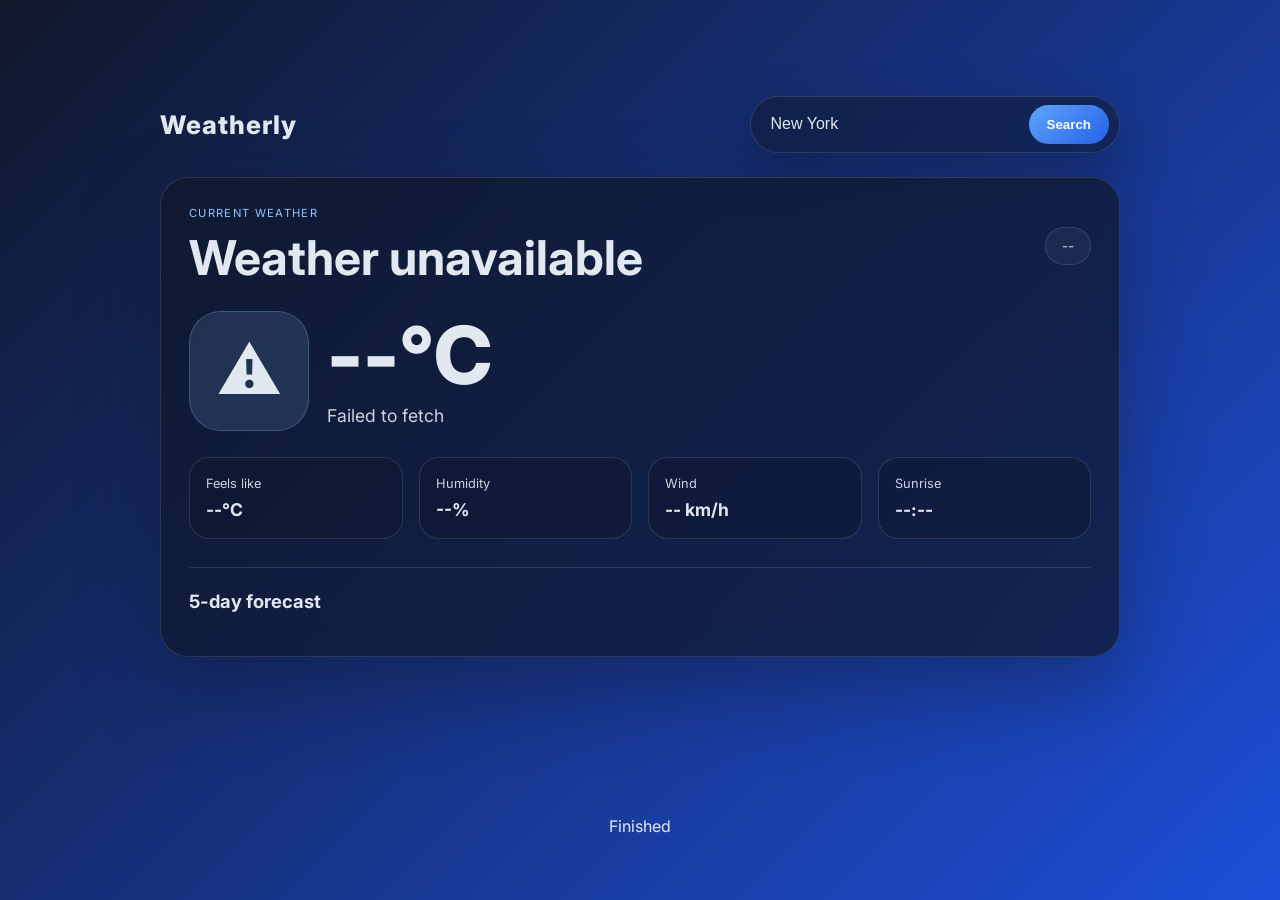
==== index.html @ 3199b414 "Added footer" ====
<!DOCTYPE html>
<html lang="en">
  <head>
    <meta charset="UTF-8" />
    <meta name="viewport" content="width=device-width, initial-scale=1.0" />
    <title>Weatherly</title>
    <link rel="preconnect" href="https://fonts.googleapis.com" />
    <link rel="preconnect" href="https://fonts.gstatic.com" crossorigin />
    <link
      href="https://fonts.googleapis.com/css2?family=Inter:wght@400;500;600;700;800&display=swap"
      rel="stylesheet"
    />
    <link rel="stylesheet" href="style.css" />
  </head>
  <body>
    <div class="app-shell">
      <header class="topbar">
        <div class="brand">Weatherly</div>
        <form id="searchForm" class="search-form">
          <input
            id="cityInput"
            type="text"
            value="New York"
            aria-label="City name"
            placeholder="Search city"
          />
          <button type="submit">Search</button>
        </form>
      </header>

      <main class="weather-card">
        <div class="weather-header">
          <div>
            <p class="eyebrow">Current weather</p>
            <h1 id="location">Loading...</h1>
          </div>
          <span id="date" class="date-badge">--</span>
        </div>

        <div class="current-weather">
          <div class="icon-wrapper">
            <span id="weatherIcon" class="weather-icon">☀️</span>
          </div>
          <div class="temperature-block">
            <div id="temperature" class="temperature">--°C</div>
            <div id="condition" class="condition">--</div>
          </div>
        </div>

        <div class="stats-grid">
          <div class="stat-box">
            <span>Feels like</span>
            <strong id="feelsLike">--°C</strong>
          </div>
          <div class="stat-box">
            <span>Humidity</span>
            <strong id="humidity">--%</strong>
          </div>
          <div class="stat-box">
            <span>Wind</span>
            <strong id="wind">-- km/h</strong>
          </div>
          <div class="stat-box">
            <span>Sunrise</span>
            <strong id="sunrise">--:--</strong>
          </div>
        </div>

        <section class="forecast-section">
          <h2>5-day forecast</h2>
          <div id="forecast" class="forecast-grid"></div>
        </section>
      </main>
    </div>

    <footer>Finished</footer>

    <script src="script.js"></script>
  </body>
</html>
---- style.css ----
:root {
  --bg-1: #0f172a;
  --bg-2: #1d4ed8;
  --card: rgba(15, 23, 42, 0.7);
  --card-border: rgba(255, 255, 255, 0.12);
  --text: #e2e8f0;
  --muted: #cbd5e1;
  --accent: #93c5fd;
  --shadow: rgba(15, 23, 42, 0.4);
}

* {
  box-sizing: border-box;
}

body {
  margin: 0;
  min-height: 100vh;
  display: grid;
  place-items: center;
  font-family: "Inter", sans-serif;
  background: linear-gradient(135deg, var(--bg-1), var(--bg-2));
  color: var(--text);
}

.app-shell {
  width: min(960px, 92vw);
  padding: 32px 0;
}

.topbar {
  display: flex;
  align-items: center;
  justify-content: space-between;
  gap: 20px;
  margin-bottom: 24px;
}

.brand {
  font-size: 1.6rem;
  font-weight: 800;
  letter-spacing: 0.04em;
}

.search-form {
  display: flex;
  align-items: center;
  background: rgba(15, 23, 42, 0.5);
  border: 1px solid var(--card-border);
  border-radius: 999px;
  padding: 8px 10px 8px 18px;
  box-shadow: 0 20px 50px var(--shadow);
}

.search-form input {
  background: transparent;
  border: 0;
  outline: none;
  color: var(--text);
  font-size: 1rem;
  width: min(260px, 45vw);
}

.search-form input::placeholder {
  color: rgba(226, 232, 240, 0.7);
}

.search-form button {
  border: 0;
  border-radius: 999px;
  background: linear-gradient(135deg, #60a5fa, #2563eb);
  color: white;
  font-weight: 700;
  padding: 12px 18px;
  cursor: pointer;
  transition: transform 0.2s ease;
}

.search-form button:hover {
  transform: translateY(-1px);
}

.weather-card {
  background: var(--card);
  backdrop-filter: blur(16px);
  border: 1px solid var(--card-border);
  border-radius: 28px;
  box-shadow: 0 30px 80px var(--shadow);
  padding: 28px;
}

.weather-header {
  display: flex;
  align-items: center;
  justify-content: space-between;
  gap: 16px;
  margin-bottom: 24px;
}

.eyebrow {
  margin: 0 0 8px;
  text-transform: uppercase;
  letter-spacing: 0.12em;
  font-size: 0.7rem;
  color: var(--accent);
}

h1 {
  margin: 0;
  font-size: clamp(2rem, 4vw, 3rem);
}

.date-badge {
  display: inline-flex;
  align-items: center;
  padding: 10px 16px;
  border: 1px solid var(--card-border);
  border-radius: 999px;
  font-size: 0.85rem;
  color: var(--muted);
  background: rgba(148, 163, 184, 0.08);
}

.current-weather {
  display: flex;
  align-items: center;
  gap: 18px;
  margin-bottom: 26px;
}

.icon-wrapper {
  display: grid;
  place-items: center;
  width: 120px;
  height: 120px;
  border-radius: 32px;
  background: rgba(147, 197, 253, 0.14);
  border: 1px solid rgba(147, 197, 253, 0.25);
}

.weather-icon {
  font-size: 4rem;
}

.temperature-block {
  display: flex;
  flex-direction: column;
  gap: 10px;
}

.temperature {
  font-size: clamp(3rem, 8vw, 5rem);
  line-height: 1;
  font-weight: 800;
}

.condition {
  font-size: 1.1rem;
  color: var(--muted);
}

.stats-grid {
  display: grid;
  grid-template-columns: repeat(4, minmax(110px, 1fr));
  gap: 16px;
  margin-bottom: 28px;
}

.stat-box {
  display: flex;
  flex-direction: column;
  gap: 8px;
  padding: 18px 16px;
  border: 1px solid var(--card-border);
  border-radius: 20px;
  background: rgba(15, 23, 42, 0.38);
}

.stat-box span {
  color: var(--muted);
  font-size: 0.8rem;
}

.stat-box strong {
  font-size: 1.1rem;
}

.forecast-section {
  border-top: 1px solid var(--card-border);
  padding-top: 22px;
}

.forecast-section h2 {
  margin: 0 0 16px;
  font-size: 1.15rem;
}

.forecast-grid {
  display: grid;
  grid-template-columns: repeat(5, minmax(120px, 1fr));
  gap: 14px;
}

.forecast-item {
  background: rgba(15, 23, 42, 0.38);
  border: 1px solid var(--card-border);
  border-radius: 20px;
  padding: 16px 12px;
  text-align: center;
}

.forecast-item .day {
  font-size: 0.8rem;
  color: var(--muted);
  margin-bottom: 10px;
}

.forecast-item .icon {
  font-size: 2rem;
  display: block;
  margin-bottom: 10px;
}

.forecast-item .temps {
  font-weight: 700;
}

@media (max-width: 700px) {
  .topbar,
  .weather-header,
  .current-weather {
    flex-direction: column;
    align-items: flex-start;
  }

  .search-form {
    width: 100%;
  }

  .search-form input {
    width: 100%;
  }

  .weather-card {
    padding: 22px 18px;
  }

  .stats-grid,
  .forecast-grid {
    grid-template-columns: repeat(2, minmax(120px, 1fr));
  }
}
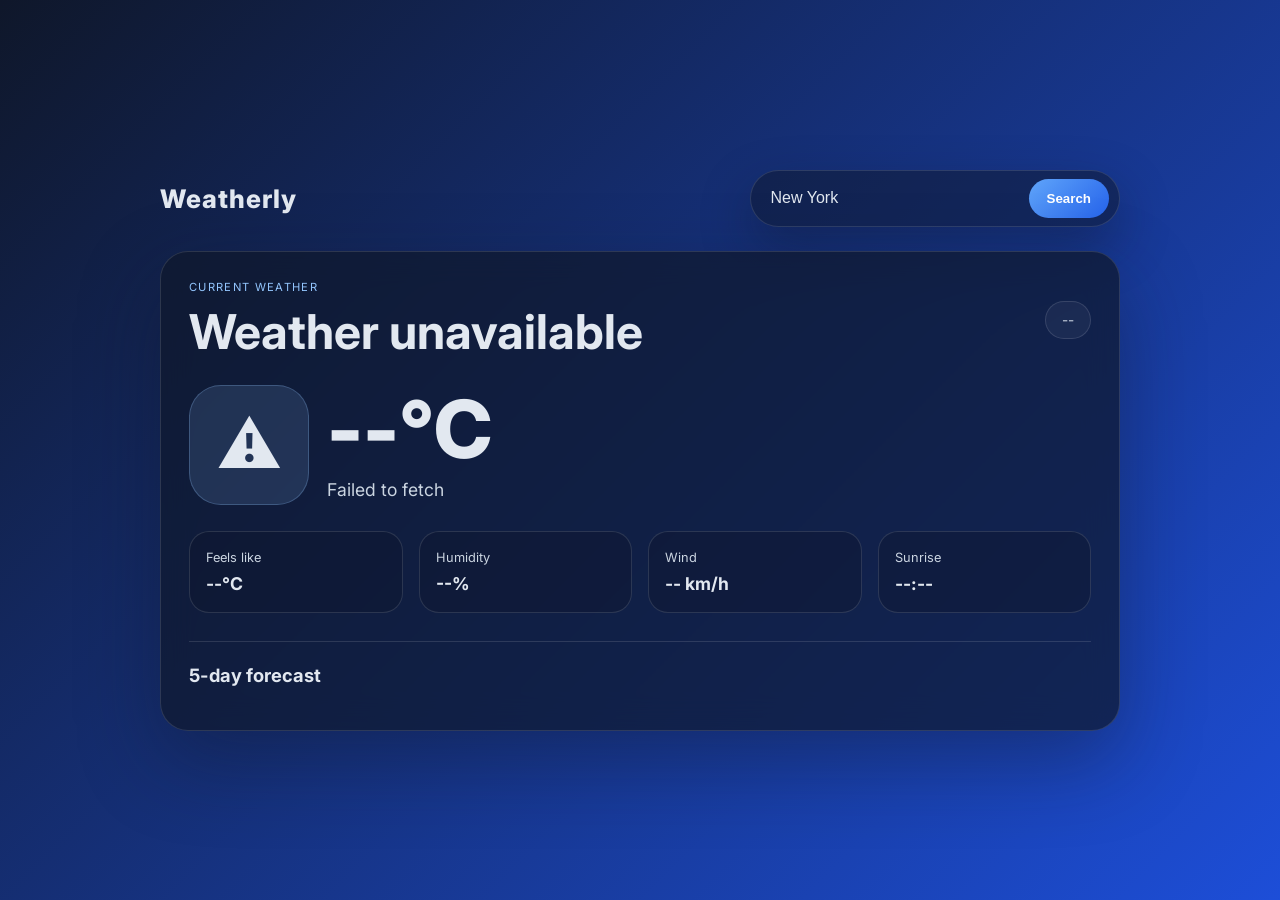
==== commit 2b02df78: "Remove footer from index.html and add .env and .gitignore files" ====
--- a/index.html
+++ b/index.html
@@ -73,7 +73,6 @@
       </main>
     </div>
 
-    <footer>Finished</footer>
 
     <script src="script.js"></script>
   </body>
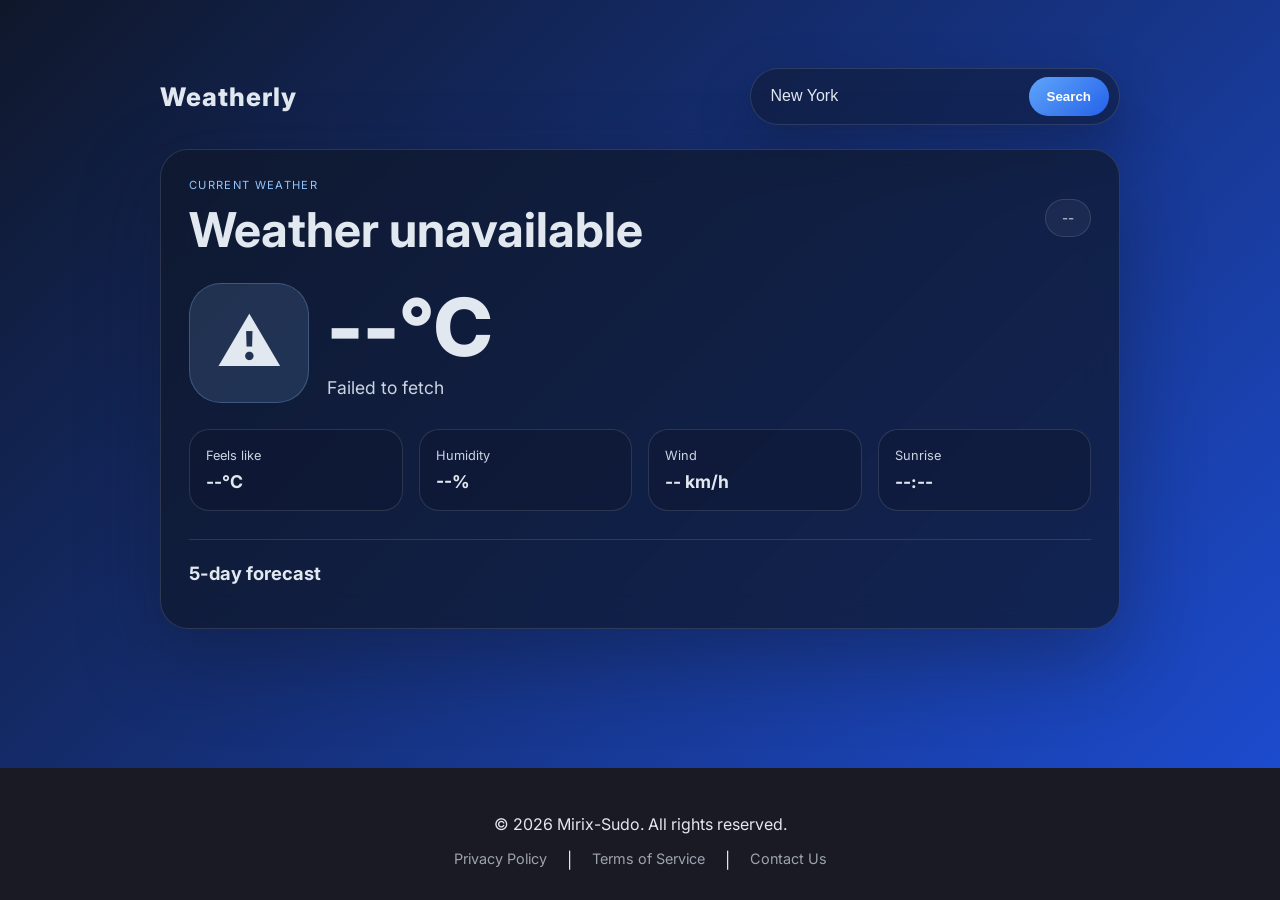
==== commit 18e115ec: "Add footer section with navigation links and styling" ====
--- a/index.html
+++ b/index.html
@@ -73,6 +73,16 @@
       </main>
     </div>
 
+<footer>
+  <div class="footer-content">
+    <p>&copy; 2026 Mirix-Sudo. All rights reserved.</p>
+    <nav class="footer-links">
+      <a href="#privacy">Privacy Policy</a> | 
+      <a href="#terms">Terms of Service</a> | 
+      <a href="#contact">Contact Us</a>
+    </nav>
+  </div>
+</footer>
 
     <script src="script.js"></script>
   </body>
--- a/style.css
+++ b/style.css
@@ -250,3 +250,58 @@
     grid-template-columns: repeat(2, minmax(120px, 1fr));
   }
 }
+
+footer {
+      justify-content: center;
+      width: 100%;
+      background-color: #1a1a24;
+      color: #e5e7eb;
+      padding: 30px 20px;
+      margin-top: auto;
+    }
+.footer-content p{
+    text-align: center;
+}
+    .footer-container {
+      width: 100%;
+      margin: 0 auto;
+      display: flex;
+      flex-direction: column;
+      align-items: center;
+      gap: 15px;
+      text-align: center;
+    }
+
+    /* Links Navigation */
+    .footer-links {
+      display: flex;
+      gap: 20px;
+      flex-wrap: wrap;
+      justify-content: center;
+    }
+
+    .footer-links a {
+      color: #9ca3af;
+      text-decoration: none;
+      font-size: 0.9rem;
+      transition: color 0.2s ease;
+    }
+
+    .footer-links a:hover {
+      color: #3b82f6; /* Modern blue highlight */
+    }
+
+    /* Copyright Text */
+    .footer-copy {
+      font-size: 0.85rem;
+      color: #6b7280;
+    }
+
+    /* Responsive adjustments for wider screens */
+    @media (min-width: 768px) {
+      .footer-container {
+        flex-direction: row;
+        justify-content: space-between;
+        text-align: left;
+      }
+    }
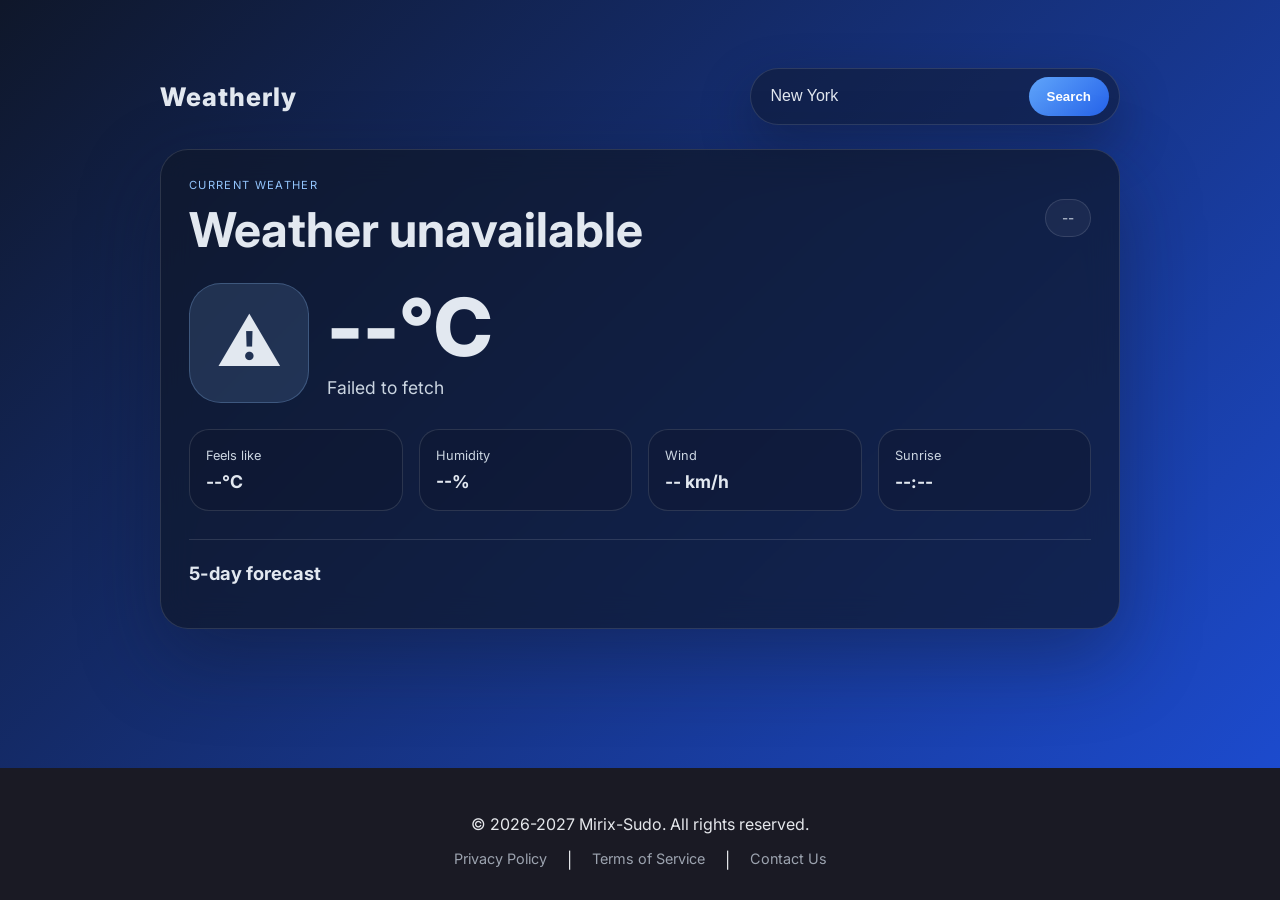
==== commit dbdff2c7: "Update footer copyright year to 2026-2027" ====
--- a/index.html
+++ b/index.html
@@ -75,7 +75,7 @@
 
 <footer>
   <div class="footer-content">
-    <p>&copy; 2026 Mirix-Sudo. All rights reserved.</p>
+    <p> &copy; 2026-2027 Mirix-Sudo. All rights reserved.</p>
     <nav class="footer-links">
       <a href="#privacy">Privacy Policy</a> | 
       <a href="#terms">Terms of Service</a> | 
